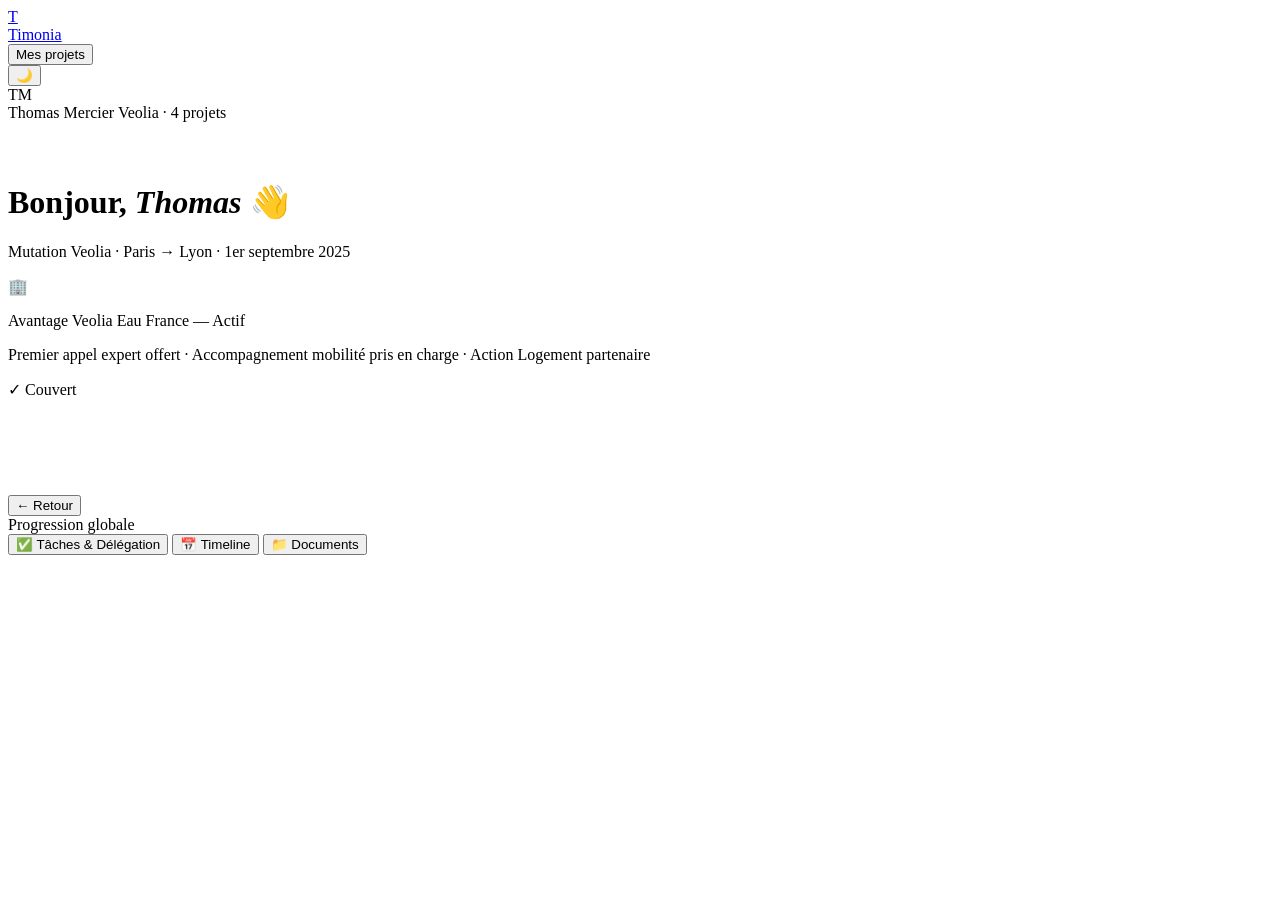
==== dashboard.html @ f752a23a "Update dashboard.html" ====
<!DOCTYPE html>
<html lang="fr">
<head>
  <meta charset="UTF-8" />
  <meta name="viewport" content="width=device-width, initial-scale=1.0" />
  <title>Timonia — Mon espace</title>
  <link rel="stylesheet" href="css/base.css" />
  <link rel="stylesheet" href="css/dashboard.css" />
  <link rel="preconnect" href="https://fonts.googleapis.com" />
  <link href="https://fonts.googleapis.com/css2?family=Lora:ital,wght@0,400;0,600;1,400&family=Plus+Jakarta+Sans:wght@400;500;600;700;800&display=swap" rel="stylesheet" />
</head>
<body class="light">

  <!-- NAV -->
  <nav class="navbar" id="navbar">
    <div class="nav-inner">
      <a href="index.html" class="logo">
        <div class="logo-mark">T</div>
        <span class="logo-text">Timonia</span>
      </a>
      <div class="nav-links" id="projectTabs">
        <button class="nav-link tab-btn active" data-view="dashboard">Mes projets</button>
        <!-- Onglets projets injectés dynamiquement -->
      </div>
      <div class="nav-right">
        <button class="btn-theme" id="themeToggle">🌙</button>
        <div class="user-pill">
          <div class="user-avatar">TM</div>
          <div class="user-info">
            <span class="user-name">Thomas Mercier</span>
            <span class="user-role">Veolia · 4 projets</span>
          </div>
        </div>
      </div>
    </div>
  </nav>

  <!-- DASHBOARD VIEW -->
  <div id="view-dashboard" class="view active">
    <div class="container" style="padding-top:40px;padding-bottom:60px;">

      <!-- Greeting -->
      <div class="greeting">
        <h1 class="greeting-title">Bonjour, <em class="text-accent">Thomas</em> 👋</h1>
        <p class="greeting-sub">Mutation Veolia · Paris → Lyon · 1er septembre 2025</p>
      </div>

      <!-- Veolia banner -->
      <div class="veolia-banner">
        <span class="banner-icon">🏢</span>
        <div class="banner-body">
          <p class="banner-title">Avantage Veolia Eau France — Actif</p>
          <p class="banner-sub">Premier appel expert offert · Accompagnement mobilité pris en charge · Action Logement partenaire</p>
        </div>
        <span class="badge badge-green">✓ Couvert</span>
      </div>

      <!-- Projet cards grid -->
      <div class="projects-grid" id="projectsGrid"></div>
    </div>
  </div>

  <!-- PROJECT DETAIL VIEW (généré dynamiquement) -->
  <div id="view-projet" class="view">
    <div class="container" style="padding-top:36px;padding-bottom:60px;">

      <!-- Back + header -->
      <button class="btn-back" id="backBtn">← Retour</button>
      <div class="projet-header" id="projetHeader"></div>

      <!-- KPIs -->
      <div class="kpis-grid" id="projetKpis"></div>

      <!-- Progress bar -->
      <div class="progress-wrap">
        <div class="progress-meta">
          <span class="progress-label">Progression globale</span>
          <span class="progress-pct" id="progressPct"></span>
        </div>
        <div class="progress-bar"><div class="progress-fill" id="progressFill"></div></div>
      </div>

      <!-- Onglets -->
      <div class="detail-tabs">
        <button class="detail-tab active" data-tab="checklist">✅ Tâches & Délégation</button>
        <button class="detail-tab" data-tab="timeline">📅 Timeline</button>
        <button class="detail-tab" data-tab="docs">📁 Documents</button>
      </div>

      <!-- Contenu onglets -->
      <div id="tab-checklist" class="tab-content active"></div>
      <div id="tab-timeline"  class="tab-content"></div>
      <div id="tab-docs"      class="tab-content"></div>
    </div>
  </div>

  <!-- MODAL EXPERT -->
  <div class="modal-bg" id="modalExpert" hidden>
    <div class="modal-box">
      <div style="text-align:center;padding:8px 0 16px">
        <div style="font-size:48px;margin-bottom:12px">📞</div>
        <h2 class="modal-title">Appeler votre expert</h2>
        <p class="modal-sub" style="margin-top:6px">Sophie Laurent est disponible pour faire le point sur votre projet.</p>
      </div>
      <div class="expert-card">
        <p class="expert-name">Sophie Laurent</p>
        <p class="expert-role">Experte mobilité & financement · Timonia</p>
        <p class="expert-slot text-accent">📅 Prochain créneau : Jeudi 12 juin — 14h30</p>
      </div>
      <button class="btn btn-primary w-full" onclick="closeExpertModal()">Confirmer le RDV →</button>
      <button class="btn btn-outline w-full" style="margin-top:8px" onclick="closeExpertModal()">Annuler</button>
    </div>
  </div>

  <script src="js/theme.js"></script>
  <script src="js/data.js"></script>
  <script src="js/dashboard.js"></script>
</body>
</html>
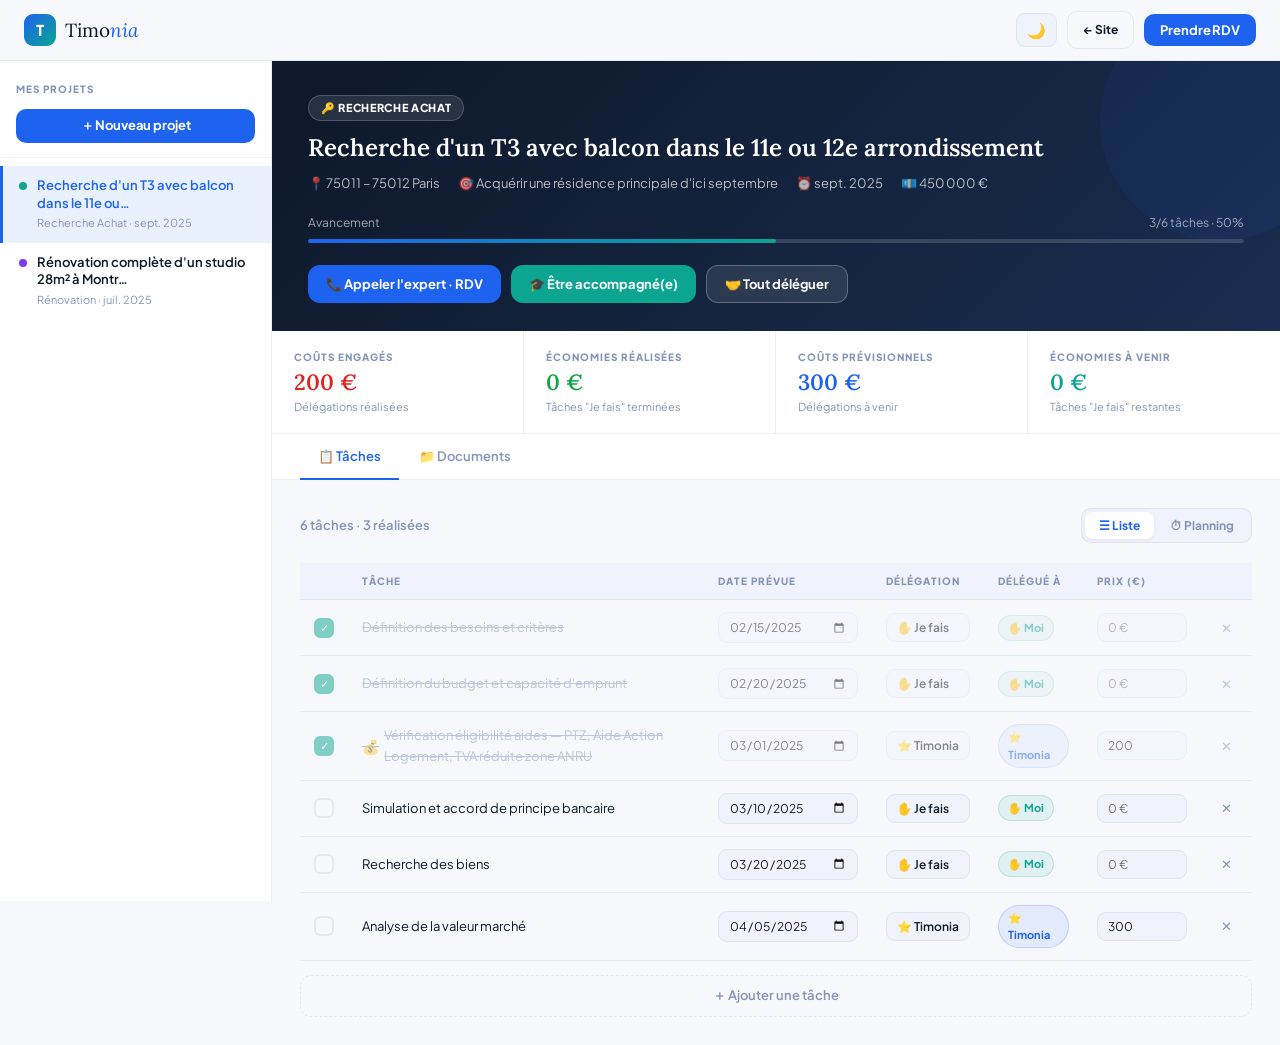
==== commit 19e2b408: "Rename dashboard3.html to dashboard.html" ====
--- a/dashboard.html
+++ b/dashboard.html
@@ -1,119 +1,1152 @@
 <!DOCTYPE html>
 <html lang="fr">
 <head>
-  <meta charset="UTF-8" />
-  <meta name="viewport" content="width=device-width, initial-scale=1.0" />
-  <title>Timonia — Mon espace</title>
-  <link rel="stylesheet" href="css/base.css" />
-  <link rel="stylesheet" href="css/dashboard.css" />
-  <link rel="preconnect" href="https://fonts.googleapis.com" />
-  <link href="https://fonts.googleapis.com/css2?family=Lora:ital,wght@0,400;0,600;1,400&family=Plus+Jakarta+Sans:wght@400;500;600;700;800&display=swap" rel="stylesheet" />
+<meta charset="UTF-8">
+<meta name="viewport" content="width=device-width, initial-scale=1.0">
+<title>ImmoSuivi — Timonia</title>
+<link rel="preconnect" href="https://fonts.googleapis.com">
+<link rel="preconnect" href="https://fonts.gstatic.com" crossorigin>
+<link href="https://fonts.googleapis.com/css2?family=Lora:ital,wght@0,400;0,600;1,400&family=Plus+Jakarta+Sans:wght@400;600;700;800&display=swap" rel="stylesheet">
+
+<!-- Base CSS (inline pour démo standalone) -->
+<style>
+/* ─── VARIABLES ──────────────────────────────────────────────────────────── */
+:root {
+  --accent:   #1e63f0;
+  --accent-l: rgba(30,99,240,0.09);
+  --teal:     #0ba592;
+  --teal-l:   rgba(11,165,146,0.09);
+  --gold:     #c47a00;
+  --gold-l:   rgba(196,122,0,0.09);
+  --green:    #16a34a;
+  --green-l:  rgba(22,163,74,0.09);
+  --purple:   #7c3aed;
+  --purple-l: rgba(124,58,237,0.09);
+  --red:      #e02424;
+  --bg:      #f7f8fc;
+  --surf:    #ffffff;
+  --surf2:   #f0f3fb;
+  --surf3:   #e6eaf7;
+  --border:  rgba(15,30,80,0.07);
+  --text:    #0d1829;
+  --muted:   #8494b8;
+  --shadow:  rgba(0,0,0,0.07);
+}
+body.dark {
+  --bg:      #08111e;
+  --surf:    #101826;
+  --surf2:   #19243a;
+  --surf3:   #212d45;
+  --border:  rgba(255,255,255,0.06);
+  --text:    #dde4f8;
+  --muted:   #4e6080;
+  --shadow:  rgba(0,0,0,0.3);
+}
+*, *::before, *::after { box-sizing: border-box; margin: 0; padding: 0; }
+html { scroll-behavior: smooth; }
+body {
+  font-family: 'Plus Jakarta Sans', sans-serif;
+  background: var(--bg);
+  color: var(--text);
+  transition: background 0.35s, color 0.35s;
+  line-height: 1.6;
+}
+a { text-decoration: none; color: inherit; }
+button { font-family: inherit; cursor: pointer; }
+::-webkit-scrollbar { width: 5px; }
+::-webkit-scrollbar-thumb { background: var(--surf3); border-radius: 3px; }
+h1,h2,h3 { font-family: 'Lora', serif; line-height: 1.15; }
+.btn {
+  display: inline-flex; align-items: center; justify-content: center;
+  gap: 6px; border: none; border-radius: 12px; font-weight: 700;
+  font-size: 14px; padding: 11px 22px; cursor: pointer;
+  transition: all 0.18s; letter-spacing: -0.01em; white-space: nowrap;
+  font-family: inherit;
+}
+.btn-primary { background: var(--accent); color: #fff; }
+.btn-primary:hover { filter: brightness(1.1); transform: translateY(-1px); box-shadow: 0 8px 24px rgba(30,99,240,0.4); }
+.btn-teal { background: var(--teal); color: #fff; }
+.btn-teal:hover { filter: brightness(1.08); transform: translateY(-1px); }
+.btn-outline { background: transparent; color: var(--text); border: 1.5px solid var(--border); }
+.btn-outline:hover { background: var(--surf2); }
+.btn-sm { padding: 8px 16px; font-size: 13px; border-radius: 10px; }
+.w-full { width: 100%; justify-content: center; }
+input, textarea, select {
+  background: var(--surf2); border: 1.5px solid var(--border);
+  border-radius: 11px; padding: 11px 14px; font-size: 14px;
+  color: var(--text); width: 100%; outline: none;
+  transition: border 0.2s; font-family: inherit;
+}
+input:focus, textarea:focus, select:focus {
+  border-color: var(--accent);
+  box-shadow: 0 0 0 3px rgba(30,99,240,0.12);
+}
+select { appearance: none; cursor: pointer; }
+label {
+  display: block; font-size: 11px; font-weight: 800; color: var(--muted);
+  margin-bottom: 5px; text-transform: uppercase; letter-spacing: 0.07em;
+}
+textarea { resize: vertical; }
+.modal-bg {
+  position: fixed; inset: 0; background: rgba(0,0,0,0.55);
+  backdrop-filter: blur(10px); z-index: 300;
+  display: flex; align-items: center; justify-content: center;
+  animation: fadeIn 0.2s;
+}
+.modal-bg[hidden] { display: none; }
+.modal-box {
+  background: var(--surf); border-radius: 22px; padding: 32px;
+  width: 92%; max-width: 520px; border: 1px solid var(--border);
+  animation: modalUp 0.28s cubic-bezier(.22,1,.36,1);
+  max-height: 90vh; overflow-y: auto;
+}
+.modal-header { display: flex; justify-content: space-between; align-items: flex-start; margin-bottom: 20px; gap: 12px; }
+.modal-title { font-size: 20px; color: var(--text); margin-bottom: 4px; }
+.modal-sub { font-size: 13px; color: var(--muted); }
+.modal-close {
+  background: var(--surf2); border: none; border-radius: 8px;
+  padding: 6px 10px; font-size: 16px; color: var(--muted);
+  cursor: pointer; flex-shrink: 0; transition: all 0.15s;
+}
+.modal-close:hover { background: var(--surf3); color: var(--text); }
+.modal-notice {
+  background: var(--accent-l); border: 1px solid rgba(30,99,240,0.2);
+  border-radius: 11px; padding: 10px 14px; font-size: 13px;
+  color: var(--accent); font-weight: 600; margin-bottom: 20px;
+}
+.modal-form { display: flex; flex-direction: column; gap: 14px; }
+.form-row { display: grid; grid-template-columns: 1fr 1fr; gap: 12px; }
+.form-group { display: flex; flex-direction: column; }
+@keyframes fadeIn  { from { opacity: 0; } to { opacity: 1; } }
+@keyframes modalUp { from { transform: translateY(36px); opacity: 0; } to { transform: translateY(0); opacity: 1; } }
+@keyframes slideIn { from { opacity: 0; transform: translateY(14px); } to { opacity: 1; transform: translateY(0); } }
+.anim-in { animation: slideIn 0.32s cubic-bezier(.22,1,.36,1); }
+.badge {
+  display: inline-flex; align-items: center; padding: 3px 10px;
+  border-radius: 100px; font-size: 11px; font-weight: 800; letter-spacing: 0.02em;
+}
+.badge-accent { background: var(--accent-l); color: var(--accent); border: 1px solid rgba(30,99,240,0.2); }
+.badge-teal   { background: var(--teal-l);   color: var(--teal);   border: 1px solid rgba(11,165,146,0.2); }
+.badge-gold   { background: var(--gold-l);   color: var(--gold);   border: 1px solid rgba(196,122,0,0.2); }
+.badge-green  { background: var(--green-l);  color: var(--green);  border: 1px solid rgba(22,163,74,0.2); }
+</style>
+
+<!-- Dashboard CSS -->
+<style>
+/* ─── APP SHELL ─────────────────────────────────────────────────────────── */
+.app-shell { display: flex; min-height: calc(100vh - 60px); }
+
+/* ─── NAVBAR ────────────────────────────────────────────────────────────── */
+.navbar {
+  position: sticky; top: 0; z-index: 100;
+  background: rgba(247,248,252,0.92); backdrop-filter: blur(22px);
+  border-bottom: 1px solid var(--border);
+}
+body.dark .navbar { background: rgba(8,17,30,0.92); }
+.nav-inner {
+  max-width: 100%; padding: 0 24px; height: 60px;
+  display: flex; align-items: center; gap: 14px;
+}
+.logo { display: flex; align-items: center; gap: 9px; }
+.logo-mark {
+  width: 32px; height: 32px; border-radius: 9px;
+  background: linear-gradient(135deg, var(--accent), var(--teal));
+  display: flex; align-items: center; justify-content: center;
+  color: #fff; font-size: 15px; font-weight: 800;
+}
+.logo-text { font-family: 'Lora', serif; font-size: 19px; color: var(--text); }
+.logo-text span { color: var(--accent); font-style: italic; }
+.nav-right { display: flex; align-items: center; gap: 10px; margin-left: auto; }
+.btn-theme {
+  background: var(--surf2); border: 1px solid var(--border);
+  border-radius: 9px; padding: 6px 10px; font-size: 15px; cursor: pointer;
+  transition: all 0.2s;
+}
+.btn-theme:hover { background: var(--surf3); }
+
+/* ─── SIDEBAR ───────────────────────────────────────────────────────────── */
+.dash-sidebar {
+  width: 272px; flex-shrink: 0; background: var(--surf);
+  border-right: 1px solid var(--border); display: flex;
+  flex-direction: column; position: sticky; top: 60px;
+  height: calc(100vh - 60px); overflow-y: auto;
+}
+.sidebar-top { padding: 20px 16px 14px; border-bottom: 1px solid var(--border); }
+.sidebar-label {
+  font-size: 10px; font-weight: 800; text-transform: uppercase;
+  letter-spacing: 0.1em; color: var(--muted); margin-bottom: 12px;
+}
+.project-list { flex: 1; overflow-y: auto; padding: 8px 0; }
+.project-item {
+  display: flex; align-items: flex-start; gap: 10px;
+  padding: 11px 16px; cursor: pointer;
+  border-left: 3px solid transparent; transition: all 0.15s;
+  color: var(--text);
+}
+.project-item:hover { background: var(--surf2); }
+.project-item.active { border-left-color: var(--accent); background: var(--accent-l); }
+.project-item.active .proj-item-name { color: var(--accent); }
+.proj-type-dot { width: 8px; height: 8px; border-radius: 50%; flex-shrink: 0; margin-top: 5px; }
+.proj-item-name { font-size: 13px; font-weight: 600; line-height: 1.35; color: var(--text); }
+.proj-item-meta { font-size: 11px; color: var(--muted); margin-top: 2px; }
+
+/* ─── MAIN ──────────────────────────────────────────────────────────────── */
+.dash-main { flex: 1; min-width: 0; }
+.empty-state {
+  display: flex; flex-direction: column; align-items: center;
+  justify-content: center; padding: 80px 32px; text-align: center; min-height: 70vh;
+}
+.empty-icon { font-size: 52px; margin-bottom: 16px; opacity: 0.4; }
+.empty-state h2 { margin-bottom: 10px; color: var(--text); font-size: 26px; }
+.empty-state p  { color: var(--muted); font-size: 14px; max-width: 380px; line-height: 1.7; margin-bottom: 24px; }
+
+/* ─── PROJECT HEADER ────────────────────────────────────────────────────── */
+.proj-header {
+  background: linear-gradient(135deg, #0d1829 0%, #1a2d50 100%);
+  color: #fff; padding: 32px 36px 28px;
+  position: relative; overflow: hidden;
+}
+.proj-header::after {
+  content: ''; position: absolute; top: -60px; right: -60px;
+  width: 240px; height: 240px; border-radius: 50%;
+  background: var(--accent); opacity: 0.07; pointer-events: none;
+}
+.proj-header-badge {
+  display: inline-flex; align-items: center; gap: 6px;
+  padding: 3px 12px; border-radius: 100px;
+  font-size: 11px; font-weight: 800; letter-spacing: 0.06em;
+  text-transform: uppercase;
+  background: rgba(255,255,255,0.1); border: 1px solid rgba(255,255,255,0.18);
+  color: #fff; margin-bottom: 12px;
+}
+.proj-header-title {
+  font-family: 'Lora', serif; font-size: clamp(17px,2.5vw,24px);
+  font-weight: 600; margin-bottom: 10px; line-height: 1.25;
+}
+.proj-header-meta {
+  display: flex; flex-wrap: wrap; gap: 18px;
+  font-size: 13px; opacity: 0.7; margin-bottom: 20px;
+}
+.proj-header-meta span { display: flex; align-items: center; gap: 5px; }
+.proj-progress-row {
+  display: flex; justify-content: space-between;
+  font-size: 12px; opacity: 0.6; margin-bottom: 6px;
+}
+.proj-progress-bar {
+  height: 4px; background: rgba(255,255,255,0.15);
+  border-radius: 100px; overflow: hidden; margin-bottom: 22px;
+}
+.proj-progress-fill {
+  height: 100%;
+  background: linear-gradient(90deg, var(--accent), var(--teal));
+  border-radius: 100px; transition: width 0.6s cubic-bezier(.22,1,.36,1);
+}
+.proj-cta-row { display: flex; gap: 10px; flex-wrap: wrap; }
+
+/* CTA buttons */
+.btn-cta-rdv {
+  display: inline-flex; align-items: center; gap: 7px;
+  padding: 10px 18px; border-radius: 12px; font-size: 13px; font-weight: 700;
+  border: none; cursor: pointer; transition: all 0.18s;
+  background: var(--accent); color: #fff; font-family: inherit;
+}
+.btn-cta-rdv:hover { filter: brightness(1.12); transform: translateY(-1px); box-shadow: 0 8px 24px rgba(30,99,240,0.4); }
+.btn-cta-coach {
+  display: inline-flex; align-items: center; gap: 7px;
+  padding: 10px 18px; border-radius: 12px; font-size: 13px; font-weight: 700;
+  border: none; cursor: pointer; transition: all 0.18s;
+  background: var(--teal); color: #fff; font-family: inherit;
+}
+.btn-cta-coach:hover { filter: brightness(1.08); transform: translateY(-1px); }
+.btn-cta-delegate {
+  display: inline-flex; align-items: center; gap: 7px;
+  padding: 10px 18px; border-radius: 12px; font-size: 13px; font-weight: 700;
+  border: 1px solid rgba(255,255,255,0.25); cursor: pointer; transition: all 0.18s;
+  background: rgba(255,255,255,0.1); color: #fff; font-family: inherit;
+}
+.btn-cta-delegate:hover { background: rgba(255,255,255,0.2); }
+
+/* ─── SUMMARY STRIP ─────────────────────────────────────────────────────── */
+.summary-strip {
+  display: grid; grid-template-columns: repeat(4,1fr);
+  border-bottom: 1px solid var(--border); background: var(--surf);
+}
+.summary-card { padding: 18px 22px; border-right: 1px solid var(--border); }
+.summary-card:last-child { border-right: none; }
+.summary-label {
+  font-size: 10px; font-weight: 800; text-transform: uppercase;
+  letter-spacing: 0.1em; color: var(--muted); margin-bottom: 5px;
+}
+.summary-value { font-family: 'Lora', serif; font-size: 22px; font-weight: 600; line-height: 1.1; }
+.summary-sub { font-size: 11px; color: var(--muted); margin-top: 4px; }
+
+/* ─── TABS ──────────────────────────────────────────────────────────────── */
+.dash-tabs {
+  display: flex; gap: 2px; padding: 0 28px;
+  border-bottom: 1px solid var(--border); background: var(--surf);
+}
+.dash-tab {
+  padding: 14px 18px; font-size: 13px; font-weight: 600; cursor: pointer;
+  border: none; background: transparent; color: var(--muted);
+  border-bottom: 2px solid transparent; margin-bottom: -1px;
+  transition: all 0.15s; display: flex; align-items: center; gap: 6px;
+  font-family: inherit;
+}
+.dash-tab:hover { color: var(--text); }
+.dash-tab.active { color: var(--accent); border-bottom-color: var(--accent); }
+.tab-pane { display: none; padding: 28px; }
+.tab-pane.active { display: block; }
+
+/* ─── TASKS ─────────────────────────────────────────────────────────────── */
+.tasks-toolbar {
+  display: flex; align-items: center; justify-content: space-between;
+  margin-bottom: 20px; gap: 12px; flex-wrap: wrap;
+}
+.tasks-count { font-size: 13px; color: var(--muted); font-weight: 600; }
+.view-toggle {
+  display: flex; background: var(--surf2); border-radius: 10px;
+  padding: 3px; gap: 2px; border: 1px solid var(--border);
+}
+.view-btn {
+  padding: 6px 14px; border-radius: 8px; border: none;
+  background: transparent; font-size: 12px; font-weight: 700;
+  cursor: pointer; color: var(--muted); transition: all 0.15s;
+  display: flex; align-items: center; gap: 5px; font-family: inherit;
+}
+.view-btn.active { background: var(--surf); color: var(--accent); box-shadow: 0 1px 4px var(--shadow); }
+
+.task-table { width: 100%; border-collapse: collapse; }
+.task-table th {
+  font-size: 10px; font-weight: 800; text-transform: uppercase;
+  letter-spacing: 0.1em; color: var(--muted);
+  padding: 10px 14px; text-align: left;
+  border-bottom: 1px solid var(--border); background: var(--surf2);
+}
+.task-row { border-bottom: 1px solid var(--border); transition: background 0.12s; }
+.task-row:hover { background: var(--surf2); }
+.task-row.done { opacity: 0.5; }
+.task-row.done .task-name { text-decoration: line-through; color: var(--muted); }
+.task-row td { padding: 12px 14px; font-size: 13px; vertical-align: middle; }
+
+.task-check {
+  width: 20px; height: 20px; border: 2px solid var(--border); border-radius: 6px;
+  cursor: pointer; display: flex; align-items: center; justify-content: center;
+  transition: all 0.15s; font-size: 11px; color: #fff;
+}
+.task-check:hover { border-color: var(--accent); }
+.task-check.checked { background: var(--teal); border-color: var(--teal); }
+
+.task-aide-row { display: flex; align-items: center; gap: 5px; }
+
+.deleg-select {
+  background: var(--surf2); border: 1.5px solid var(--border);
+  border-radius: 9px; padding: 6px 10px; font-size: 12px; font-weight: 600;
+  color: var(--text); cursor: pointer; font-family: inherit;
+  outline: none; transition: border 0.15s; max-width: 150px; width: auto;
+}
+.deleg-select:focus { border-color: var(--accent); }
+.deleg-input {
+  background: var(--surf2); border: 1.5px solid var(--border);
+  border-radius: 9px; padding: 6px 10px; font-size: 12px;
+  color: var(--text); font-family: inherit; width: 130px; outline: none;
+  transition: border 0.15s;
+}
+.deleg-input:focus { border-color: var(--accent); }
+.deleg-input.hidden { display: none; }
+
+.deleg-badge {
+  display: inline-flex; align-items: center; gap: 4px;
+  padding: 3px 9px; border-radius: 100px; font-size: 11px; font-weight: 700;
+}
+.deleg-self    { background: var(--teal-l);   color: var(--teal);   border: 1px solid rgba(11,165,146,0.2); }
+.deleg-timonia { background: var(--accent-l);  color: var(--accent); border: 1px solid rgba(30,99,240,0.2); }
+.deleg-other   { background: var(--purple-l);  color: var(--purple); border: 1px solid rgba(124,58,237,0.2); }
+
+.price-cost   { color: var(--red);   font-weight: 700; }
+.price-saving { color: var(--green); font-weight: 700; }
+
+.btn-row-delete {
+  background: none; border: none; color: var(--muted); cursor: pointer;
+  padding: 4px 6px; border-radius: 6px; font-size: 13px; transition: all 0.15s;
+}
+.btn-row-delete:hover { color: var(--red); background: rgba(224,36,36,0.08); }
+
+.btn-add-task {
+  display: flex; align-items: center; gap: 8px; padding: 11px 18px;
+  background: transparent; border: 1.5px dashed var(--border); border-radius: 11px;
+  color: var(--muted); font-size: 13px; font-weight: 600; cursor: pointer;
+  margin-top: 14px; transition: all 0.15s; font-family: inherit;
+  width: 100%; justify-content: center;
+}
+.btn-add-task:hover { border-color: var(--accent); color: var(--accent); background: var(--accent-l); }
+
+/* ─── TIMELINE ──────────────────────────────────────────────────────────── */
+.timeline-wrap { display: none; }
+.timeline-wrap.active { display: block; }
+.timeline-month { margin-bottom: 28px; }
+.timeline-month-label {
+  font-family: 'Lora', serif; font-size: 14px; font-weight: 600;
+  color: var(--muted); margin-bottom: 14px; padding-bottom: 8px;
+  border-bottom: 1px solid var(--border); text-transform: capitalize;
+}
+.timeline-item { display: flex; gap: 14px; margin-bottom: 10px; align-items: flex-start; }
+.tl-dot-col { display: flex; flex-direction: column; align-items: center; padding-top: 5px; width: 12px; flex-shrink: 0; }
+.tl-dot { width: 10px; height: 10px; border-radius: 50%; flex-shrink: 0; }
+.tl-line { width: 1px; background: var(--border); flex: 1; min-height: 20px; }
+.tl-card {
+  flex: 1; background: var(--surf); border: 1px solid var(--border);
+  border-radius: 12px; padding: 12px 16px; font-size: 13px;
+  transition: box-shadow 0.15s;
+}
+.tl-card:hover { box-shadow: 0 4px 16px var(--shadow); }
+.tl-card-title { font-weight: 600; margin-bottom: 5px; }
+.tl-card-meta  { color: var(--muted); font-size: 12px; display: flex; gap: 14px; flex-wrap: wrap; }
+
+/* ─── DOCUMENTS ─────────────────────────────────────────────────────────── */
+.doc-grid { display: grid; grid-template-columns: repeat(auto-fill, minmax(150px,1fr)); gap: 14px; }
+.doc-card {
+  background: var(--surf); border: 1px solid var(--border); border-radius: 14px;
+  padding: 20px 14px; text-align: center; cursor: pointer; transition: all 0.18s;
+}
+.doc-card:hover { transform: translateY(-2px); box-shadow: 0 8px 24px var(--shadow); border-color: var(--accent); }
+.doc-icon { font-size: 2rem; margin-bottom: 8px; }
+.doc-name { font-size: 12px; font-weight: 600; color: var(--text); word-break: break-word; }
+.doc-meta { font-size: 11px; color: var(--muted); margin-top: 4px; }
+.btn-add-doc {
+  background: transparent; border: 1.5px dashed var(--border); border-radius: 14px;
+  padding: 20px 14px; display: flex; flex-direction: column; align-items: center;
+  justify-content: center; cursor: pointer; color: var(--muted); font-size: 12px;
+  font-weight: 600; gap: 8px; transition: all 0.15s; font-family: inherit; min-height: 105px;
+}
+.btn-add-doc:hover { border-color: var(--accent); color: var(--accent); background: var(--accent-l); }
+
+/* ─── ACCOMPAGNEMENT CARDS ──────────────────────────────────────────────── */
+.accomp-card {
+  border: 1.5px solid var(--border); border-radius: 14px; padding: 20px;
+  cursor: pointer; transition: all 0.18s; display: flex; gap: 16px;
+  align-items: flex-start; margin-bottom: 12px;
+}
+.accomp-card:hover { box-shadow: 0 8px 28px var(--shadow); transform: translateY(-2px); }
+.accomp-card-icon { font-size: 2rem; flex-shrink: 0; }
+.accomp-card-title { font-weight: 700; font-size: 14px; margin-bottom: 5px; }
+.accomp-card-desc  { font-size: 13px; color: var(--muted); line-height: 1.55; }
+
+/* ─── TYPE SELECTOR ─────────────────────────────────────────────────────── */
+.type-grid { display: grid; grid-template-columns: repeat(3,1fr); gap: 8px; }
+.type-option {
+  border: 1.5px solid var(--border); border-radius: 11px; padding: 12px 8px;
+  text-align: center; cursor: pointer; font-size: 12px; font-weight: 700;
+  transition: all 0.15s; line-height: 1.3; background: var(--surf2);
+  color: var(--muted);
+}
+.type-option:hover { border-color: var(--accent); color: var(--accent); background: var(--accent-l); }
+.type-option.selected { border-color: var(--accent); background: var(--accent-l); color: var(--accent); }
+.type-emoji { font-size: 1.4rem; display: block; margin-bottom: 5px; }
+
+/* ─── RESPONSIVE ────────────────────────────────────────────────────────── */
+@media (max-width: 900px) {
+  .dash-sidebar { width: 220px; }
+  .summary-strip { grid-template-columns: repeat(2,1fr); }
+}
+@media (max-width: 700px) {
+  .app-shell { flex-direction: column; }
+  .dash-sidebar { width: 100%; height: auto; position: static; border-right: none; border-bottom: 1px solid var(--border); }
+  .proj-header { padding: 24px 20px; }
+  .tab-pane { padding: 20px 16px; }
+  .dash-tabs { padding: 0 16px; }
+  .summary-strip { grid-template-columns: repeat(2,1fr); }
+  .proj-cta-row { flex-direction: column; }
+  .task-table { display: block; overflow-x: auto; }
+  .type-grid { grid-template-columns: repeat(2,1fr); }
+}
+</style>
 </head>
-<body class="light">
-
-  <!-- NAV -->
-  <nav class="navbar" id="navbar">
-    <div class="nav-inner">
-      <a href="index.html" class="logo">
-        <div class="logo-mark">T</div>
-        <span class="logo-text">Timonia</span>
-      </a>
-      <div class="nav-links" id="projectTabs">
-        <button class="nav-link tab-btn active" data-view="dashboard">Mes projets</button>
-        <!-- Onglets projets injectés dynamiquement -->
-      </div>
-      <div class="nav-right">
-        <button class="btn-theme" id="themeToggle">🌙</button>
-        <div class="user-pill">
-          <div class="user-avatar">TM</div>
-          <div class="user-info">
-            <span class="user-name">Thomas Mercier</span>
-            <span class="user-role">Veolia · 4 projets</span>
+<body>
+
+<!-- ─── NAVBAR ─── -->
+<nav class="navbar">
+  <div class="nav-inner">
+    <div class="logo">
+      <div class="logo-mark">T</div>
+      <div class="logo-text">Timo<span>nia</span></div>
+    </div>
+    <div class="nav-right">
+      <button class="btn-theme" onclick="toggleDark()" id="themeBtn">🌙</button>
+      <a href="index.html" class="btn btn-sm btn-outline" style="font-size:12px">← Site</a>
+      <button class="btn btn-sm btn-primary" onclick="openModal('rdvModal')">Prendre RDV</button>
+    </div>
+  </div>
+</nav>
+
+<!-- ─── APP SHELL ─── -->
+<div class="app-shell">
+
+  <!-- SIDEBAR -->
+  <aside class="dash-sidebar">
+    <div class="sidebar-top">
+      <div class="sidebar-label">Mes Projets</div>
+      <button class="btn btn-primary w-full btn-sm" onclick="openModal('newProjModal')">＋ Nouveau projet</button>
+    </div>
+    <div class="project-list" id="projectList"></div>
+  </aside>
+
+  <!-- MAIN -->
+  <main class="dash-main" id="mainContent">
+    <div class="empty-state" id="emptyState">
+      <div class="empty-icon">🏡</div>
+      <h2>Bienvenue sur votre tableau de bord</h2>
+      <p>Créez votre premier projet pour suivre vos tâches, délégations, aides financières et documents en un seul endroit.</p>
+      <button class="btn btn-primary" onclick="openModal('newProjModal')">Créer mon premier projet</button>
+    </div>
+    <div id="projectView" style="display:none"></div>
+  </main>
+</div>
+
+<!-- ═══════════════════════════════════════════════════════════════════════ -->
+<!-- MODAL — NOUVEAU PROJET                                                  -->
+<!-- ═══════════════════════════════════════════════════════════════════════ -->
+<div class="modal-bg" id="newProjModal" hidden>
+  <div class="modal-box">
+    <div class="modal-header">
+      <div>
+        <div class="modal-title">Nouveau projet</div>
+        <div class="modal-sub">Renseignez les informations de base — les tâches sont pré-remplies.</div>
+      </div>
+      <button class="modal-close" onclick="closeModal('newProjModal')">✕</button>
+    </div>
+    <div class="modal-form">
+      <div class="form-group">
+        <label>Type de projet</label>
+        <div class="type-grid">
+          <div class="type-option" onclick="selectType(this,'location')"><span class="type-emoji">🔍</span>Recherche Location</div>
+          <div class="type-option" onclick="selectType(this,'achat')"><span class="type-emoji">🔑</span>Recherche Achat</div>
+          <div class="type-option" onclick="selectType(this,'mise-location')"><span class="type-emoji">🏠</span>Mise en Location</div>
+          <div class="type-option" onclick="selectType(this,'vente')"><span class="type-emoji">💰</span>Mise en Vente</div>
+          <div class="type-option" onclick="selectType(this,'renovation')"><span class="type-emoji">🔨</span>Rénovation</div>
+          <div class="type-option" onclick="selectType(this,'autre')"><span class="type-emoji">📋</span>Autre</div>
+        </div>
+      </div>
+      <div class="form-group">
+        <label>Description du projet</label>
+        <textarea id="p-desc" rows="2" placeholder="Décrivez votre projet en quelques mots…"></textarea>
+      </div>
+      <div class="form-group">
+        <label>Objectif</label>
+        <input id="p-obj" placeholder="Ex : acquérir une résidence principale avant septembre">
+      </div>
+      <div class="form-group">
+        <label>Adresse / Zone</label>
+        <input id="p-adr" placeholder="Ex : 75011 Paris ou Bordeaux Chartrons">
+      </div>
+      <div class="form-row">
+        <div class="form-group">
+          <label>Deadline</label>
+          <input type="date" id="p-dl">
+        </div>
+        <div class="form-group">
+          <label>Budget (€)</label>
+          <input type="number" id="p-bud" placeholder="0">
+        </div>
+      </div>
+      <button class="btn btn-primary w-full" onclick="createProject()">Créer le projet →</button>
+    </div>
+  </div>
+</div>
+
+<!-- ═══════════════════════════════════════════════════════════════════════ -->
+<!-- MODAL — APPEL / RDV                                                     -->
+<!-- ═══════════════════════════════════════════════════════════════════════ -->
+<div class="modal-bg" id="rdvModal" hidden>
+  <div class="modal-box">
+    <div class="modal-header">
+      <div>
+        <div class="modal-title">Contacter votre expert</div>
+        <div class="modal-sub">Premier appel offert si votre entreprise est adhérente</div>
+      </div>
+      <button class="modal-close" onclick="closeModal('rdvModal')">✕</button>
+    </div>
+    <div class="modal-notice">💡 Entreprise adhérente ? Cet appel est <strong>offert</strong>. On vérifiera avec vous.</div>
+    <div style="display:flex; flex-direction:column; gap:12px">
+      <div style="background:var(--surf2); border:1px solid var(--border); border-radius:14px; padding:20px; display:flex; gap:16px; align-items:center; cursor:pointer" onclick="alert('Appel en cours…')">
+        <div style="font-size:2rem">📞</div>
+        <div>
+          <div style="font-weight:700; margin-bottom:3px">Appeler maintenant</div>
+          <div style="font-size:13px; color:var(--muted)">+33 1 XX XX XX XX — Disponible 9h–19h</div>
+        </div>
+      </div>
+      <div style="background:var(--surf2); border:1px solid var(--border); border-radius:14px; padding:20px; display:flex; gap:16px; align-items:center; cursor:pointer" onclick="alert('Redirection vers le calendrier…')">
+        <div style="font-size:2rem">📅</div>
+        <div>
+          <div style="font-weight:700; margin-bottom:3px">Prendre un rendez-vous</div>
+          <div style="font-size:13px; color:var(--muted)">Consultation de 45 min · 99 € si non adhérent</div>
+        </div>
+      </div>
+    </div>
+  </div>
+</div>
+
+<!-- ═══════════════════════════════════════════════════════════════════════ -->
+<!-- MODAL — ACCOMPAGNEMENT                                                  -->
+<!-- ═══════════════════════════════════════════════════════════════════════ -->
+<div class="modal-bg" id="accompModal" hidden>
+  <div class="modal-box">
+    <div class="modal-header">
+      <div>
+        <div class="modal-title">Comment souhaitez-vous avancer ?</div>
+        <div class="modal-sub">Choisissez votre niveau d'accompagnement</div>
+      </div>
+      <button class="modal-close" onclick="closeModal('accompModal')">✕</button>
+    </div>
+    <div class="modal-notice">💡 Entreprise adhérente ? Le premier appel est <strong>offert</strong>.</div>
+    <div>
+      <div class="accomp-card" style="border-color:rgba(11,165,146,0.3)" onclick="alert('Redirection vers les offres de coaching…')">
+        <div class="accomp-card-icon">🎓</div>
+        <div>
+          <div class="accomp-card-title" style="color:var(--teal)">Je veux être accompagné(e)</div>
+          <div class="accomp-card-desc">Formation & coaching personnalisé · Pack Accompagnement <strong>190 €/mois</strong> · Appels illimités 3 mois, checklist, délégation à la carte.</div>
+        </div>
+      </div>
+      <div class="accomp-card" style="border-color:rgba(30,99,240,0.3)" onclick="alert('Redirection vers le mandat complet…')">
+        <div class="accomp-card-icon">🤝</div>
+        <div>
+          <div class="accomp-card-title" style="color:var(--accent)">Je veux tout déléguer</div>
+          <div class="accomp-card-desc">Mandat complet — notre équipe prend en charge votre projet de A à Z. Zéro démarche de votre côté.</div>
+        </div>
+      </div>
+    </div>
+  </div>
+</div>
+
+<!-- ═══════════════════════════════════════════════════════════════════════ -->
+<!-- JAVASCRIPT                                                              -->
+<!-- ═══════════════════════════════════════════════════════════════════════ -->
+<script>
+/* ─── State ────────────────────────────────────────────────────────────── */
+let projects = [];
+let currentId = null;
+let selectedType = null;
+
+const typeConfig = {
+  location:       { label: 'Recherche Location', emoji: '🔍', color: '#1e63f0' },
+  achat:          { label: 'Recherche Achat',    emoji: '🔑', color: '#0ba592' },
+  'mise-location':{ label: 'Mise en Location',   emoji: '🏠', color: '#c47a00' },
+  vente:          { label: 'Mise en Vente',       emoji: '💰', color: '#16a34a' },
+  renovation:     { label: 'Rénovation',          emoji: '🔨', color: '#7c3aed' },
+  autre:          { label: 'Autre',               emoji: '📋', color: '#8494b8' },
+};
+
+/* ─── Default task templates ───────────────────────────────────────────── */
+const defaultTasks = {
+  location: [
+    { name: 'Définition des besoins', price: 0 },
+    { name: 'Définition du budget et cahier des charges', price: 0 },
+    { name: 'Préparation du dossier locataire', price: 0 },
+    { name: '💰 Vérification éligibilité aides — Visale, Loca-Pass, APL/ALS (CAF)', price: 150 },
+    { name: 'Recherche des logements', price: 0 },
+    { name: 'Dépôt des dossiers pour demande de visites', price: 0 },
+    { name: 'Visites', price: 0 },
+    { name: 'Dossier accepté', price: 0 },
+    { name: 'Demande Visale et Loca-Pass', price: 0 },
+    { name: 'Demande APL/ALS auprès de la CAF', price: 0 },
+    { name: 'Signature du bail', price: 0 },
+    { name: 'Entrée dans les lieux', price: 0 },
+  ],
+  achat: [
+    { name: 'Définition des besoins et critères', price: 0 },
+    { name: 'Définition du budget et capacité d\'emprunt', price: 0 },
+    { name: '💰 Vérification éligibilité aides — PTZ, Aide Action Logement, TVA réduite zone ANRU', price: 200 },
+    { name: 'Simulation et accord de principe bancaire', price: 0 },
+    { name: 'Intégration des aides dans le plan de financement', price: 0 },
+    { name: 'Recherche des biens', price: 0 },
+    { name: 'Sélection et demande de visites', price: 0 },
+    { name: 'Visites', price: 0 },
+    { name: 'Analyse de la valeur marché', price: 300 },
+    { name: 'Offre d\'achat', price: 500 },
+    { name: 'Signature du compromis', price: 0 },
+    { name: 'Obtention du financement (avec PTZ et aides validés)', price: 0 },
+    { name: 'Signature de l\'acte authentique', price: 0 },
+    { name: 'Remise des clés', price: 0 },
+  ],
+  'mise-location': [
+    { name: 'Estimation du loyer marché', price: 200 },
+    { name: '💰 Vérification éligibilité aides — Loc\'Avantages, conventionnement ANAH', price: 150 },
+    { name: 'Préparation et mise en valeur du bien (home staging)', price: 0 },
+    { name: 'Réalisation des diagnostics obligatoires (DPE, etc.)', price: 400 },
+    { name: 'Rédaction de l\'annonce et photos', price: 200 },
+    { name: 'Publication de l\'annonce', price: 0 },
+    { name: 'Sélection des candidats', price: 0 },
+    { name: 'Visites', price: 0 },
+    { name: 'Étude des dossiers locataires', price: 150 },
+    { name: 'Rédaction du bail', price: 200 },
+    { name: 'État des lieux d\'entrée', price: 150 },
+    { name: 'Remise des clés', price: 0 },
+  ],
+  vente: [
+    { name: 'Estimation du prix de vente', price: 250 },
+    { name: '💰 Vérification éligibilité aides — Exonération plus-value, abattements fiscaux', price: 200 },
+    { name: 'Préparation et mise en valeur du bien', price: 0 },
+    { name: 'Réalisation des diagnostics obligatoires', price: 500 },
+    { name: 'Rédaction de l\'annonce et photos', price: 250 },
+    { name: 'Publication de l\'annonce', price: 0 },
+    { name: 'Visites', price: 0 },
+    { name: 'Réception et analyse des offres', price: 0 },
+    { name: 'Acceptation d\'une offre', price: 0 },
+    { name: 'Signature du compromis de vente', price: 0 },
+    { name: 'Suivi de la période de rétractation', price: 0 },
+    { name: 'Signature de l\'acte authentique', price: 0 },
+    { name: 'Remise des clés', price: 0 },
+  ],
+  renovation: [
+    { name: 'Définition du projet et des travaux', price: 0 },
+    { name: 'Estimation du budget travaux', price: 200 },
+    { name: '💰 Vérification éligibilité aides — MaPrimeRénov\', Éco-PTZ, CEE, Aide Action Logement, TVA 5,5%, ANAH', price: 250 },
+    { name: 'Constitution des dossiers de demande d\'aides (avant démarrage !)', price: 300 },
+    { name: 'Recherche et mise en concurrence des artisans RGE', price: 0 },
+    { name: 'Obtention des devis', price: 0 },
+    { name: 'Sélection des prestataires', price: 0 },
+    { name: 'Demande de permis / déclaration préalable si nécessaire', price: 0 },
+    { name: 'Suivi du chantier', price: 500 },
+    { name: 'Réception des travaux', price: 0 },
+    { name: 'Transmission des justificatifs pour déblocage des aides', price: 0 },
+    { name: 'Levée des réserves', price: 0 },
+    { name: 'Bilan final et clôture du chantier', price: 0 },
+  ],
+  autre: [],
+};
+
+/* ─── Demo data ─────────────────────────────────────────────────────────── */
+function loadDemo() {
+  projects = [
+    {
+      id: 1, type: 'achat',
+      description: 'Recherche d\'un T3 avec balcon dans le 11e ou 12e arrondissement',
+      objectif: 'Acquérir une résidence principale d\'ici septembre',
+      adresse: '75011 – 75012 Paris', deadline: '2025-09-30', budget: 450000,
+      nextTaskId: 7,
+      tasks: [
+        { id:1, name:'Définition des besoins et critères', price:0, date:'2025-02-15', delegation:'self', delegatee:'', done:true },
+        { id:2, name:'Définition du budget et capacité d\'emprunt', price:0, date:'2025-02-20', delegation:'self', delegatee:'', done:true },
+        { id:3, name:'💰 Vérification éligibilité aides — PTZ, Aide Action Logement, TVA réduite zone ANRU', price:200, date:'2025-03-01', delegation:'timonia', delegatee:'', done:true },
+        { id:4, name:'Simulation et accord de principe bancaire', price:0, date:'2025-03-10', delegation:'self', delegatee:'', done:false },
+        { id:5, name:'Recherche des biens', price:0, date:'2025-03-20', delegation:'self', delegatee:'', done:false },
+        { id:6, name:'Analyse de la valeur marché', price:300, date:'2025-04-05', delegation:'timonia', delegatee:'', done:false },
+      ],
+      documents: [
+        { name:'Simulation prêt.pdf', type:'pdf', date:'15/02/2025' },
+        { name:'Annonces sélectionnées.xlsx', type:'xlsx', date:'20/02/2025' },
+      ],
+    },
+    {
+      id: 2, type: 'renovation',
+      description: 'Rénovation complète d\'un studio 28m² à Montreuil',
+      objectif: 'Rénover pour mise en location meublée LMNP',
+      adresse: '12 rue des Vignerons, 93100 Montreuil', deadline: '2025-07-01', budget: 25000,
+      nextTaskId: 5,
+      tasks: [
+        { id:1, name:'Définition du projet et des travaux', price:0, date:'2025-02-10', delegation:'self', delegatee:'', done:true },
+        { id:2, name:'💰 Vérification éligibilité aides — MaPrimeRénov\', Éco-PTZ, CEE, Aide Action Logement', price:250, date:'2025-02-20', delegation:'timonia', delegatee:'', done:true },
+        { id:3, name:'Constitution des dossiers de demande d\'aides', price:300, date:'2025-03-01', delegation:'timonia', delegatee:'', done:false },
+        { id:4, name:'Travaux électricité', price:3200, date:'2025-04-10', delegation:'other', delegatee:'Elec Martin', done:false },
+      ],
+      documents: [],
+    },
+  ];
+  renderSidebar();
+  showProject(1);
+}
+
+/* ─── Sidebar ───────────────────────────────────────────────────────────── */
+function renderSidebar() {
+  const list = document.getElementById('projectList');
+  list.innerHTML = '';
+  projects.forEach(p => {
+    const cfg = typeConfig[p.type] || typeConfig.autre;
+    const div = document.createElement('div');
+    div.className = 'project-item' + (p.id === currentId ? ' active' : '');
+    div.onclick = () => showProject(p.id);
+    div.innerHTML = `
+      <div class="proj-type-dot" style="background:${cfg.color}"></div>
+      <div>
+        <div class="proj-item-name">${p.description.slice(0,44)}${p.description.length>44?'…':''}</div>
+        <div class="proj-item-meta">${cfg.label} · ${fmtDeadline(p.deadline)}</div>
+      </div>`;
+    list.appendChild(div);
+  });
+}
+
+/* ─── Show project ──────────────────────────────────────────────────────── */
+function showProject(id) {
+  currentId = id;
+  const p = projects.find(x => x.id === id);
+  if (!p) return;
+  document.getElementById('emptyState').style.display = 'none';
+  const view = document.getElementById('projectView');
+  view.style.display = 'block';
+  renderSidebar();
+  buildProjectView(p, view);
+}
+
+function buildProjectView(p, container) {
+  const cfg = typeConfig[p.type] || typeConfig.autre;
+  const f = calcFinance(p);
+  const total = p.tasks.length;
+  const done = p.tasks.filter(t => t.done).length;
+  const pct = total ? Math.round(done / total * 100) : 0;
+
+  container.innerHTML = `
+  <!-- HEADER -->
+  <div class="proj-header anim-in">
+    <div class="proj-header-badge">${cfg.emoji} ${cfg.label}</div>
+    <div class="proj-header-title">${p.description}</div>
+    <div class="proj-header-meta">
+      <span>📍 ${p.adresse || '—'}</span>
+      <span>🎯 ${p.objectif || '—'}</span>
+      <span>⏰ ${fmtDeadline(p.deadline)}</span>
+      <span>💶 ${p.budget ? p.budget.toLocaleString('fr-FR') + ' €' : '—'}</span>
+    </div>
+    <div class="proj-progress-row"><span>Avancement</span><span>${done}/${total} tâches · ${pct}%</span></div>
+    <div class="proj-progress-bar">
+      <div class="proj-progress-fill" style="width:${pct}%"></div>
+    </div>
+    <div class="proj-cta-row">
+      <button class="btn-cta-rdv" onclick="openModal('rdvModal')">📞 Appeler l'expert · RDV</button>
+      <button class="btn-cta-coach" onclick="openModal('accompModal')">🎓 Être accompagné(e)</button>
+      <button class="btn-cta-delegate" onclick="openModal('accompModal')">🤝 Tout déléguer</button>
+    </div>
+  </div>
+
+  <!-- SUMMARY -->
+  <div class="summary-strip">
+    <div class="summary-card">
+      <div class="summary-label">Coûts engagés</div>
+      <div class="summary-value" style="color:var(--red)" id="sv-1">${f.coutEngage.toLocaleString('fr-FR')} €</div>
+      <div class="summary-sub">Délégations réalisées</div>
+    </div>
+    <div class="summary-card">
+      <div class="summary-label">Économies réalisées</div>
+      <div class="summary-value" style="color:var(--green)" id="sv-2">${f.economieFaite.toLocaleString('fr-FR')} €</div>
+      <div class="summary-sub">Tâches "Je fais" terminées</div>
+    </div>
+    <div class="summary-card">
+      <div class="summary-label">Coûts prévisionnels</div>
+      <div class="summary-value" style="color:var(--accent)" id="sv-3">${f.coutPrev.toLocaleString('fr-FR')} €</div>
+      <div class="summary-sub">Délégations à venir</div>
+    </div>
+    <div class="summary-card">
+      <div class="summary-label">Économies à venir</div>
+      <div class="summary-value" style="color:var(--teal)" id="sv-4">${f.economiePrev.toLocaleString('fr-FR')} €</div>
+      <div class="summary-sub">Tâches "Je fais" restantes</div>
+    </div>
+  </div>
+
+  <!-- TABS -->
+  <div class="dash-tabs">
+    <button class="dash-tab active" onclick="switchTab(event,'pane-tasks')">📋 Tâches</button>
+    <button class="dash-tab" onclick="switchTab(event,'pane-docs')">📁 Documents</button>
+  </div>
+
+  <!-- PANE TASKS -->
+  <div class="tab-pane active" id="pane-tasks">
+    <div class="tasks-toolbar">
+      <div class="tasks-count" id="tasksCount">${total} tâche${total>1?'s':''} · ${done} réalisée${done>1?'s':''}</div>
+      <div class="view-toggle">
+        <button class="view-btn active" id="viewListBtn" onclick="switchView('list')">☰ Liste</button>
+        <button class="view-btn" id="viewTlBtn" onclick="switchView('timeline')">⏱ Planning</button>
+      </div>
+    </div>
+    <div id="listView">
+      <table class="task-table">
+        <thead><tr>
+          <th style="width:36px"></th>
+          <th>Tâche</th>
+          <th>Date prévue</th>
+          <th>Délégation</th>
+          <th>Délégué à</th>
+          <th>Prix (€)</th>
+          <th style="width:36px"></th>
+        </tr></thead>
+        <tbody id="taskBody"></tbody>
+      </table>
+      <button class="btn-add-task" onclick="addTask()">＋ Ajouter une tâche</button>
+    </div>
+    <div class="timeline-wrap" id="timelineWrap"></div>
+  </div>
+
+  <!-- PANE DOCS -->
+  <div class="tab-pane" id="pane-docs">
+    <div class="doc-grid" id="docGrid"></div>
+    <input type="file" id="fileInput" style="display:none" onchange="addDoc(event)">
+  </div>
+  `;
+
+  renderTasks(p);
+  renderTimeline(p);
+  renderDocs(p);
+}
+
+/* ─── Finance ───────────────────────────────────────────────────────────── */
+function calcFinance(p) {
+  let coutEngage=0, economieFaite=0, coutPrev=0, economiePrev=0;
+  p.tasks.forEach(t => {
+    if (t.delegation !== 'self') {
+      if (t.done) coutEngage += t.price||0; else coutPrev += t.price||0;
+    } else {
+      if (t.done) economieFaite += t.price||0; else economiePrev += t.price||0;
+    }
+  });
+  return { coutEngage, economieFaite, coutPrev, economiePrev };
+}
+
+function refreshSummary(p) {
+  const f = calcFinance(p);
+  const sv = [f.coutEngage, f.economieFaite, f.coutPrev, f.economiePrev];
+  sv.forEach((v,i) => {
+    const el = document.getElementById('sv-'+(i+1));
+    if (el) el.textContent = v.toLocaleString('fr-FR') + ' €';
+  });
+  const total = p.tasks.length, done = p.tasks.filter(t=>t.done).length;
+  const cnt = document.getElementById('tasksCount');
+  if (cnt) cnt.textContent = `${total} tâche${total>1?'s':''} · ${done} réalisée${done>1?'s':''}`;
+  const pct = total ? Math.round(done/total*100) : 0;
+  const bar = document.querySelector('.proj-progress-fill');
+  if (bar) bar.style.width = pct + '%';
+  const row = document.querySelector('.proj-progress-row span:last-child');
+  if (row) row.textContent = `${done}/${total} tâches · ${pct}%`;
+}
+
+/* ─── Tasks ─────────────────────────────────────────────────────────────── */
+function renderTasks(p) {
+  const tbody = document.getElementById('taskBody');
+  if (!tbody) return;
+  tbody.innerHTML = '';
+  const sorted = [...p.tasks].sort((a,b) => (a.date||'zz') > (b.date||'zz') ? 1 : -1);
+  sorted.forEach(t => {
+    const isAide = t.name.startsWith('💰');
+    const tr = document.createElement('tr');
+    tr.className = 'task-row' + (t.done ? ' done' : '');
+    tr.innerHTML = `
+      <td><div class="task-check ${t.done?'checked':''}" onclick="toggleTask(${p.id},${t.id})">${t.done?'✓':''}</div></td>
+      <td class="task-name">
+        ${isAide
+          ? `<div class="task-aide-row"><span style="font-size:14px">💰</span><span>${t.name.replace('💰 ','')}</span></div>`
+          : t.name}
+      </td>
+<td>
+  <input type="date" class="deleg-input" style="width:140px"
+    value="${t.date||''}"
+    onchange="changeDate(${p.id},${t.id},this.value)">
+</td>      
+      <td>
+        <select class="deleg-select" onchange="changeDeleg(${p.id},${t.id},this)">
+          <option value="self"    ${t.delegation==='self'   ?'selected':''}>✋ Je fais</option>
+          <option value="timonia" ${t.delegation==='timonia'?'selected':''}>⭐ Timonia</option>
+          <option value="other"   ${t.delegation==='other'  ?'selected':''}>👤 Autre</option>
+        </select>
+      </td>
+      <td>
+        <input class="deleg-input ${t.delegation==='other'?'':'hidden'}"
+          value="${t.delegatee||''}" placeholder="Nom / contact"
+          onchange="changeDelegatee(${p.id},${t.id},this.value)">
+        ${t.delegation==='timonia'?'<span class="deleg-badge deleg-timonia">⭐ Timonia</span>':''}
+        ${t.delegation==='self'   ?'<span class="deleg-badge deleg-self">✋ Moi</span>':''}
+        ${t.delegation==='other' && !t.done ?'':'' }
+      </td>
+<td>
+  <input type="number" class="deleg-input" style="width:90px" min="0"
+    value="${t.price||''}"
+    placeholder="0 €"
+    onchange="changePrice(${p.id},${t.id},this.value)">
+</td>     
+      <td><button class="btn-row-delete" onclick="deleteTask(${p.id},${t.id})">✕</button></td>
+    `;
+    tbody.appendChild(tr);
+  });
+  refreshSummary(p);
+}
+
+function renderTimeline(p) {
+  const wrap = document.getElementById('timelineWrap');
+  if (!wrap) return;
+  const sorted = [...p.tasks].sort((a,b) => (a.date||'zz') > (b.date||'zz') ? 1 : -1);
+  const months = {};
+  sorted.forEach(t => {
+    const key = t.date ? t.date.slice(0,7) : 'sans-date';
+    if (!months[key]) months[key] = [];
+    months[key].push(t);
+  });
+  wrap.innerHTML = '';
+  Object.entries(months).forEach(([month, tasks]) => {
+    const div = document.createElement('div');
+    div.className = 'timeline-month';
+    const label = month === 'sans-date' ? 'Sans date planifiée'
+      : new Date(month+'-01').toLocaleDateString('fr-FR',{month:'long',year:'numeric'});
+    div.innerHTML = `<div class="timeline-month-label">${label}</div>`;
+    tasks.forEach((t, i) => {
+      const dotColor = t.delegation==='timonia' ? 'var(--accent)' : t.delegation==='self' ? 'var(--teal)' : 'var(--purple)';
+      const delegLabel = t.delegation==='timonia' ? 'Timonia' : t.delegation==='self' ? 'Moi-même' : (t.delegatee||'Autre');
+      div.innerHTML += `
+        <div class="timeline-item">
+          <div class="tl-dot-col">
+            <div class="tl-dot" style="background:${dotColor};${t.done?'opacity:0.4':''}"></div>
+            ${i < tasks.length-1 ? '<div class="tl-line"></div>' : ''}
           </div>
-        </div>
-      </div>
-    </div>
-  </nav>
-
-  <!-- DASHBOARD VIEW -->
-  <div id="view-dashboard" class="view active">
-    <div class="container" style="padding-top:40px;padding-bottom:60px;">
-
-      <!-- Greeting -->
-      <div class="greeting">
-        <h1 class="greeting-title">Bonjour, <em class="text-accent">Thomas</em> 👋</h1>
-        <p class="greeting-sub">Mutation Veolia · Paris → Lyon · 1er septembre 2025</p>
-      </div>
-
-      <!-- Veolia banner -->
-      <div class="veolia-banner">
-        <span class="banner-icon">🏢</span>
-        <div class="banner-body">
-          <p class="banner-title">Avantage Veolia Eau France — Actif</p>
-          <p class="banner-sub">Premier appel expert offert · Accompagnement mobilité pris en charge · Action Logement partenaire</p>
-        </div>
-        <span class="badge badge-green">✓ Couvert</span>
-      </div>
-
-      <!-- Projet cards grid -->
-      <div class="projects-grid" id="projectsGrid"></div>
-    </div>
-  </div>
-
-  <!-- PROJECT DETAIL VIEW (généré dynamiquement) -->
-  <div id="view-projet" class="view">
-    <div class="container" style="padding-top:36px;padding-bottom:60px;">
-
-      <!-- Back + header -->
-      <button class="btn-back" id="backBtn">← Retour</button>
-      <div class="projet-header" id="projetHeader"></div>
-
-      <!-- KPIs -->
-      <div class="kpis-grid" id="projetKpis"></div>
-
-      <!-- Progress bar -->
-      <div class="progress-wrap">
-        <div class="progress-meta">
-          <span class="progress-label">Progression globale</span>
-          <span class="progress-pct" id="progressPct"></span>
-        </div>
-        <div class="progress-bar"><div class="progress-fill" id="progressFill"></div></div>
-      </div>
-
-      <!-- Onglets -->
-      <div class="detail-tabs">
-        <button class="detail-tab active" data-tab="checklist">✅ Tâches & Délégation</button>
-        <button class="detail-tab" data-tab="timeline">📅 Timeline</button>
-        <button class="detail-tab" data-tab="docs">📁 Documents</button>
-      </div>
-
-      <!-- Contenu onglets -->
-      <div id="tab-checklist" class="tab-content active"></div>
-      <div id="tab-timeline"  class="tab-content"></div>
-      <div id="tab-docs"      class="tab-content"></div>
-    </div>
-  </div>
-
-  <!-- MODAL EXPERT -->
-  <div class="modal-bg" id="modalExpert" hidden>
-    <div class="modal-box">
-      <div style="text-align:center;padding:8px 0 16px">
-        <div style="font-size:48px;margin-bottom:12px">📞</div>
-        <h2 class="modal-title">Appeler votre expert</h2>
-        <p class="modal-sub" style="margin-top:6px">Sophie Laurent est disponible pour faire le point sur votre projet.</p>
-      </div>
-      <div class="expert-card">
-        <p class="expert-name">Sophie Laurent</p>
-        <p class="expert-role">Experte mobilité & financement · Timonia</p>
-        <p class="expert-slot text-accent">📅 Prochain créneau : Jeudi 12 juin — 14h30</p>
-      </div>
-      <button class="btn btn-primary w-full" onclick="closeExpertModal()">Confirmer le RDV →</button>
-      <button class="btn btn-outline w-full" style="margin-top:8px" onclick="closeExpertModal()">Annuler</button>
-    </div>
-  </div>
-
-  <script src="js/theme.js"></script>
-  <script src="js/data.js"></script>
-  <script src="js/dashboard.js"></script>
+          <div class="tl-card" style="${t.done?'opacity:0.5':''}">
+            <div class="tl-card-title" style="${t.done?'text-decoration:line-through;color:var(--muted)':''}">${t.done?'✓ ':''}${t.name}</div>
+            <div class="tl-card-meta">
+              <span>${fmtDate(t.date)}</span>
+              <span style="color:${dotColor}">${delegLabel}</span>
+              ${t.price?`<span>${t.price.toLocaleString('fr-FR')} €</span>`:''}
+            </div>
+          </div>
+        </div>`;
+    });
+    wrap.appendChild(div);
+  });
+}
+
+function renderDocs(p) {
+  const grid = document.getElementById('docGrid');
+  if (!grid) return;
+  const icons = { pdf:'📄', xls:'📊', xlsx:'📊', doc:'📝', docx:'📝', jpg:'🖼', png:'🖼', jpeg:'🖼' };
+  grid.innerHTML = '';
+  p.documents.forEach(doc => {
+    const ext = doc.name.split('.').pop().toLowerCase();
+    const div = document.createElement('div');
+    div.className = 'doc-card';
+    div.innerHTML = `
+      <div class="doc-icon">${icons[ext]||'📎'}</div>
+      <div class="doc-name">${doc.name}</div>
+      <div class="doc-meta">${doc.date||'—'}</div>`;
+    grid.appendChild(div);
+  });
+  const add = document.createElement('button');
+  add.className = 'btn-add-doc';
+  add.innerHTML = '<div style="font-size:1.4rem">＋</div><div>Ajouter un document</div>';
+  add.onclick = () => document.getElementById('fileInput').click();
+  grid.appendChild(add);
+}
+
+/* ─── Actions ───────────────────────────────────────────────────────────── */
+function toggleTask(projId, taskId) {
+  const p = projects.find(x=>x.id===projId);
+  const t = p?.tasks.find(x=>x.id===taskId);
+  if (t) { t.done = !t.done; renderTasks(p); renderTimeline(p); }
+}
+
+function changeDeleg(projId, taskId, sel) {
+  const p = projects.find(x=>x.id===projId);
+  const t = p?.tasks.find(x=>x.id===taskId);
+  if (t) { t.delegation = sel.value; renderTasks(p); }
+}
+
+function changeDelegatee(projId, taskId, val) {
+  const p = projects.find(x=>x.id===projId);
+  const t = p?.tasks.find(x=>x.id===taskId);
+  if (t) t.delegatee = val;
+}
+
+function deleteTask(projId, taskId) {
+  const p = projects.find(x=>x.id===projId);
+  if (!p) return;
+  p.tasks = p.tasks.filter(x=>x.id!==taskId);
+  renderTasks(p); renderTimeline(p);
+}
+
+function addTask() {
+  const p = projects.find(x=>x.id===currentId);
+  if (!p) return;
+  const name = prompt('Nom de la tâche :'); if (!name) return;
+  const price = parseFloat(prompt('Prix de délégation (€, 0 si je fais):','0'))||0;
+  const date = prompt('Date prévue (AAAA-MM-JJ, laisser vide si inconnu):','')||'';
+  p.tasks.push({ id: p.nextTaskId++, name, price, date, delegation: price>0?'timonia':'self', delegatee:'', done:false });
+  renderTasks(p); renderTimeline(p);
+}
+
+function addDoc(event) {
+  const file = event.target.files[0]; if (!file) return;
+  const p = projects.find(x=>x.id===currentId); if (!p) return;
+  p.documents.push({ name:file.name, type:file.name.split('.').pop(), date:new Date().toLocaleDateString('fr-FR') });
+  renderDocs(p); event.target.value='';
+}
+
+/* ─── UI helpers ────────────────────────────────────────────────────────── */
+function switchTab(e, id) {
+  document.querySelectorAll('.dash-tab').forEach(t=>t.classList.remove('active'));
+  document.querySelectorAll('.tab-pane').forEach(t=>t.classList.remove('active'));
+  e.currentTarget.classList.add('active');
+  document.getElementById(id)?.classList.add('active');
+}
+
+function switchView(view) {
+  document.getElementById('listView').style.display = view==='list' ? 'block' : 'none';
+  const tl = document.getElementById('timelineWrap');
+  if (tl) tl.className = 'timeline-wrap' + (view==='timeline'?' active':'');
+  document.getElementById('viewListBtn').classList.toggle('active', view==='list');
+  document.getElementById('viewTlBtn').classList.toggle('active', view==='timeline');
+}
+
+function fmtDeadline(d) {
+  if (!d) return '—';
+  return new Date(d).toLocaleDateString('fr-FR',{month:'short',year:'numeric'});
+}
+function fmtDate(d) {
+  if (!d) return '—';
+  return new Date(d).toLocaleDateString('fr-FR',{day:'2-digit',month:'short'});
+}
+
+/* ─── Modal ─────────────────────────────────────────────────────────────── */
+function openModal(id)  { document.getElementById(id).removeAttribute('hidden'); }
+function closeModal(id) { document.getElementById(id).setAttribute('hidden',''); }
+
+document.querySelectorAll('.modal-bg').forEach(m => {
+  m.addEventListener('click', e => { if (e.target===m) closeModal(m.id); });
+});
+
+function openNewProjectModal() {
+  selectedType = null;
+  document.querySelectorAll('.type-option').forEach(o=>o.classList.remove('selected'));
+  openModal('newProjModal');
+}
+
+function selectType(el, type) {
+  selectedType = type;
+  document.querySelectorAll('.type-option').forEach(o=>o.classList.remove('selected'));
+  el.classList.add('selected');
+}
+
+function createProject() {
+  const desc = document.getElementById('p-desc').value.trim();
+  if (!desc)         { alert('Veuillez saisir une description.'); return; }
+  if (!selectedType) { alert('Veuillez sélectionner un type de projet.'); return; }
+  const templates = (defaultTasks[selectedType]||[]).map((t,i) => ({
+    id: i+1, name:t.name, price:t.price, date:'',
+    delegation: t.price>0 ? 'timonia' : 'self',
+    delegatee:'', done:false,
+  }));
+  const p = {
+    id: Date.now(), type: selectedType,
+    description: desc,
+    objectif: document.getElementById('p-obj').value,
+    adresse:   document.getElementById('p-adr').value,
+    deadline:  document.getElementById('p-dl').value,
+    budget: parseFloat(document.getElementById('p-bud').value)||0,
+    tasks: templates, documents: [], nextTaskId: templates.length+1,
+  };
+  projects.push(p);
+  closeModal('newProjModal');
+  ['p-desc','p-obj','p-adr','p-dl','p-bud'].forEach(id=>document.getElementById(id).value='');
+  renderSidebar();
+  showProject(p.id);
+}
+
+/* ─── Dark mode ─────────────────────────────────────────────────────────── */
+function toggleDark() {
+  document.body.classList.toggle('dark');
+  document.getElementById('themeBtn').textContent = document.body.classList.contains('dark') ? '☀️' : '🌙';
+}
+
+/* ─── Init ──────────────────────────────────────────────────────────────── */
+loadDemo();
+</script>
 </body>
 </html>
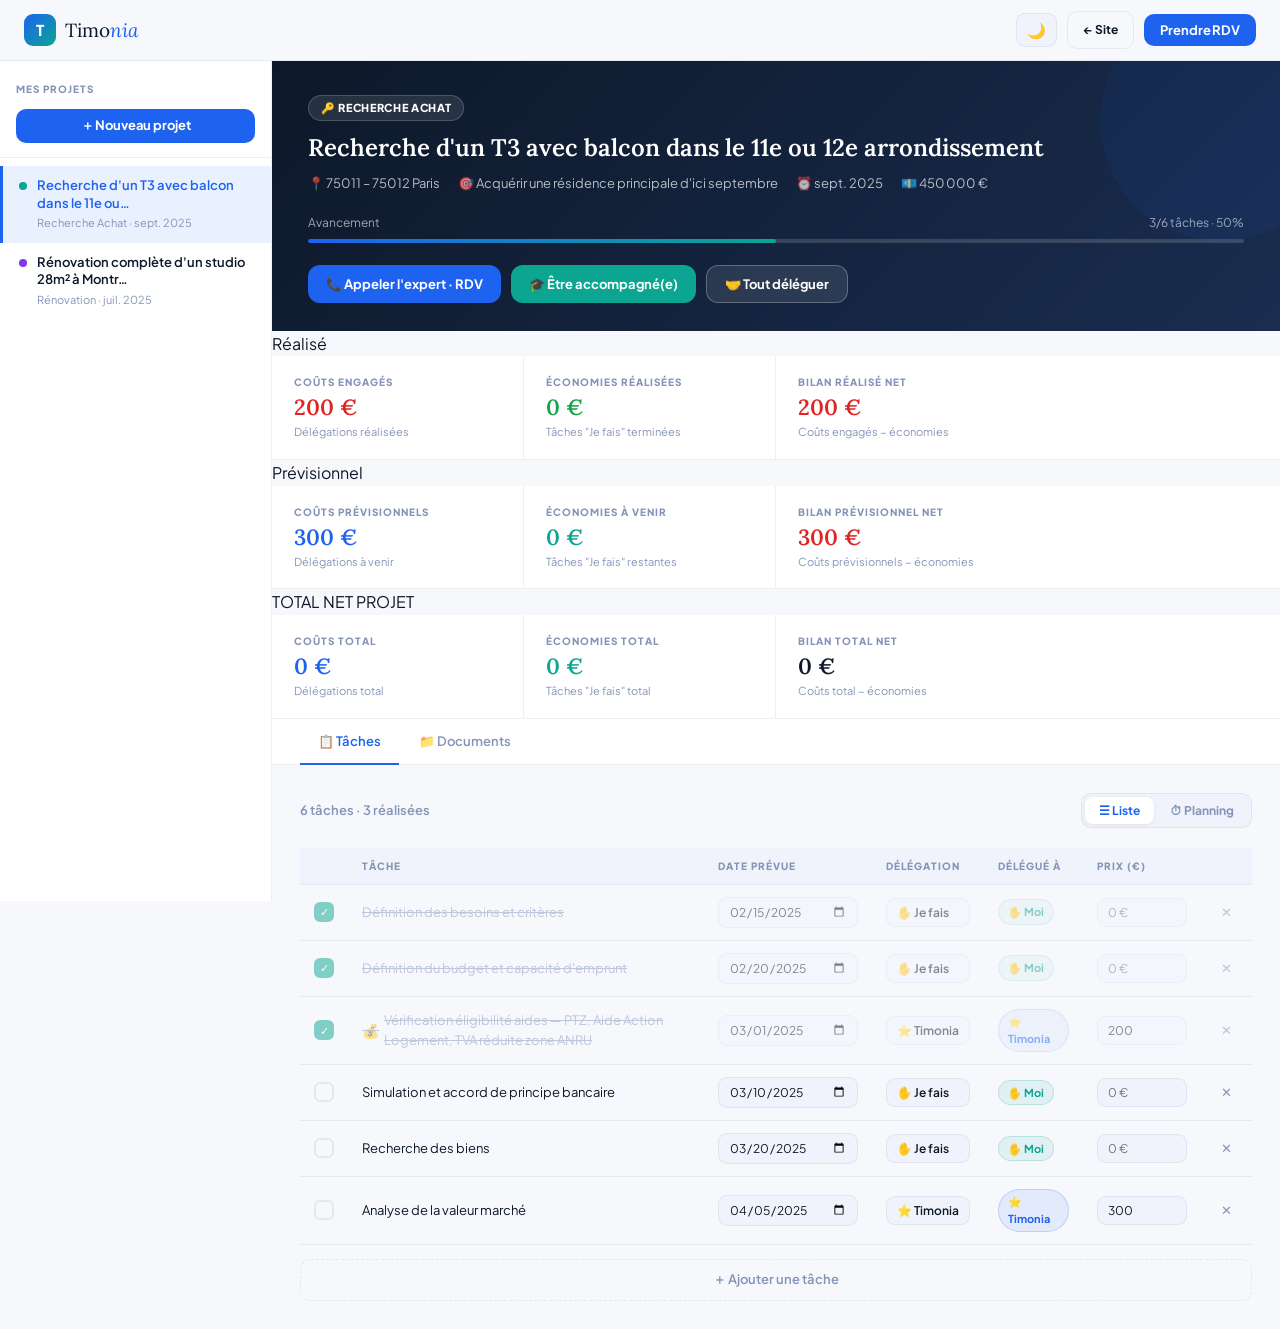
==== commit c5c58003: "Fix ID concatenation in summary values" ====
--- a/dashboard.html
+++ b/dashboard.html
@@ -815,29 +815,70 @@
     </div>
   </div>
 
-  <!-- SUMMARY -->
-  <div class="summary-strip">
+<!-- SUMMARY -->
+<div class="summary-wrap">
+
+  <!-- Ligne 1 — Réalisé -->
+  <div class="summary-row-label">Réalisé</div>
+  <div class="summary-strip summary-strip-3">
     <div class="summary-card">
       <div class="summary-label">Coûts engagés</div>
-      <div class="summary-value" style="color:var(--red)" id="sv-1">${f.coutEngage.toLocaleString('fr-FR')} €</div>
+      <div class="summary-value" style="color:var(--red)" id="sv-1">0 €</div>
       <div class="summary-sub">Délégations réalisées</div>
     </div>
     <div class="summary-card">
       <div class="summary-label">Économies réalisées</div>
-      <div class="summary-value" style="color:var(--green)" id="sv-2">${f.economieFaite.toLocaleString('fr-FR')} €</div>
+      <div class="summary-value" style="color:var(--green)" id="sv-2">0 €</div>
       <div class="summary-sub">Tâches "Je fais" terminées</div>
     </div>
+    <div class="summary-card summary-card-total">
+      <div class="summary-label">Bilan réalisé net</div>
+      <div class="summary-value" id="sv-bilan1">0 €</div>
+      <div class="summary-sub">Coûts engagés − économies</div>
+    </div>
+  </div>
+
+  <!-- Ligne 2 — Prévisionnel -->
+  <div class="summary-row-label">Prévisionnel</div>
+  <div class="summary-strip summary-strip-3">
     <div class="summary-card">
       <div class="summary-label">Coûts prévisionnels</div>
-      <div class="summary-value" style="color:var(--accent)" id="sv-3">${f.coutPrev.toLocaleString('fr-FR')} €</div>
+      <div class="summary-value" style="color:var(--accent)" id="sv-3">0 €</div>
       <div class="summary-sub">Délégations à venir</div>
     </div>
     <div class="summary-card">
       <div class="summary-label">Économies à venir</div>
-      <div class="summary-value" style="color:var(--teal)" id="sv-4">${f.economiePrev.toLocaleString('fr-FR')} €</div>
+      <div class="summary-value" style="color:var(--teal)" id="sv-4">0 €</div>
       <div class="summary-sub">Tâches "Je fais" restantes</div>
     </div>
+    <div class="summary-card summary-card-total">
+      <div class="summary-label">Bilan prévisionnel net</div>
+      <div class="summary-value" id="sv-bilan2">0 €</div>
+      <div class="summary-sub">Coûts prévisionnels − économies</div>
+    </div>
   </div>
+
+  <!-- Ligne 3 — Total net -->
+<div class="summary-row-label">TOTAL NET PROJET</div>
+  <div class="summary-strip summary-strip-3">
+    <div class="summary-card">
+      <div class="summary-label">Coûts TOTAL </div>
+      <div class="summary-value" style="color:var(--accent)" id="sv-1+sv-3">0 €</div>
+      <div class="summary-sub">Délégations total</div>
+    </div>
+    <div class="summary-card">
+      <div class="summary-label">Économies TOTAL</div>
+      <div class="summary-value" style="color:var(--teal)" id=("sv-2+sv-4")>0 €</div>
+      <div class="summary-sub">Tâches "Je fais" total</div>
+    </div>
+    <div class="summary-card summary-card-total">
+      <div class="summary-label">Bilan TOTAL net</div>
+      <div class="summary-value" id=""sv-bilan1+sv-bilan2"">0 €</div>
+      <div class="summary-sub">Coûts total − économies</div>
+    </div>
+  </div>
+
+</div> 
 
   <!-- TABS -->
   <div class="dash-tabs">
@@ -899,19 +940,34 @@
 
 function refreshSummary(p) {
   const f = calcFinance(p);
-  const sv = [f.coutEngage, f.economieFaite, f.coutPrev, f.economiePrev];
-  sv.forEach((v,i) => {
-    const el = document.getElementById('sv-'+(i+1));
-    if (el) el.textContent = v.toLocaleString('fr-FR') + ' €';
-  });
-  const total = p.tasks.length, done = p.tasks.filter(t=>t.done).length;
+  const bilan1 = f.coutEngage - f.economieFaite;
+  const bilan2 = f.coutPrev - f.economiePrev;
+  const total  = bilan1 + bilan2;
+
+  const set = (id, val, color) => {
+    const el = document.getElementById(id);
+    if (!el) return;
+    el.textContent = val.toLocaleString('fr-FR') + ' €';
+    if (color) el.style.color = color;
+  };
+
+  set('sv-1', f.coutEngage);
+  set('sv-2', f.economieFaite);
+  set('sv-bilan1', bilan1, bilan1 <= 0 ? 'var(--green)' : 'var(--red)');
+  set('sv-3', f.coutPrev);
+  set('sv-4', f.economiePrev);
+  set('sv-bilan2', bilan2, bilan2 <= 0 ? 'var(--green)' : 'var(--red)');
+  set('sv-total',  total,  total  <= 0 ? 'var(--green)' : 'var(--red)');
+
+  // Progression
+  const tot = p.tasks.length, done = p.tasks.filter(t=>t.done).length;
+  const pct = tot ? Math.round(done/tot*100) : 0;
   const cnt = document.getElementById('tasksCount');
-  if (cnt) cnt.textContent = `${total} tâche${total>1?'s':''} · ${done} réalisée${done>1?'s':''}`;
-  const pct = total ? Math.round(done/total*100) : 0;
+  if (cnt) cnt.textContent = `${tot} tâche${tot>1?'s':''} · ${done} réalisée${done>1?'s':''}`;
   const bar = document.querySelector('.proj-progress-fill');
   if (bar) bar.style.width = pct + '%';
   const row = document.querySelector('.proj-progress-row span:last-child');
-  if (row) row.textContent = `${done}/${total} tâches · ${pct}%`;
+  if (row) row.textContent = `${done}/${tot} tâches · ${pct}%`;
 }
 
 /* ─── Tasks ─────────────────────────────────────────────────────────────── */
@@ -1045,6 +1101,18 @@
   if (t) t.delegatee = val;
 }
 
+function changeDate(projId, taskId, val) {
+  const p = projects.find(x=>x.id===projId);
+  const t = p?.tasks.find(x=>x.id===taskId);
+  if (t) { t.date = val; renderTimeline(p); }
+}
+
+function changePrice(projId, taskId, val) {
+  const p = projects.find(x=>x.id===projId);
+  const t = p?.tasks.find(x=>x.id===taskId);
+  if (t) { t.price = parseFloat(val)||0; refreshSummary(p); }
+}
+  
 function deleteTask(projId, taskId) {
   const p = projects.find(x=>x.id===projId);
   if (!p) return;
